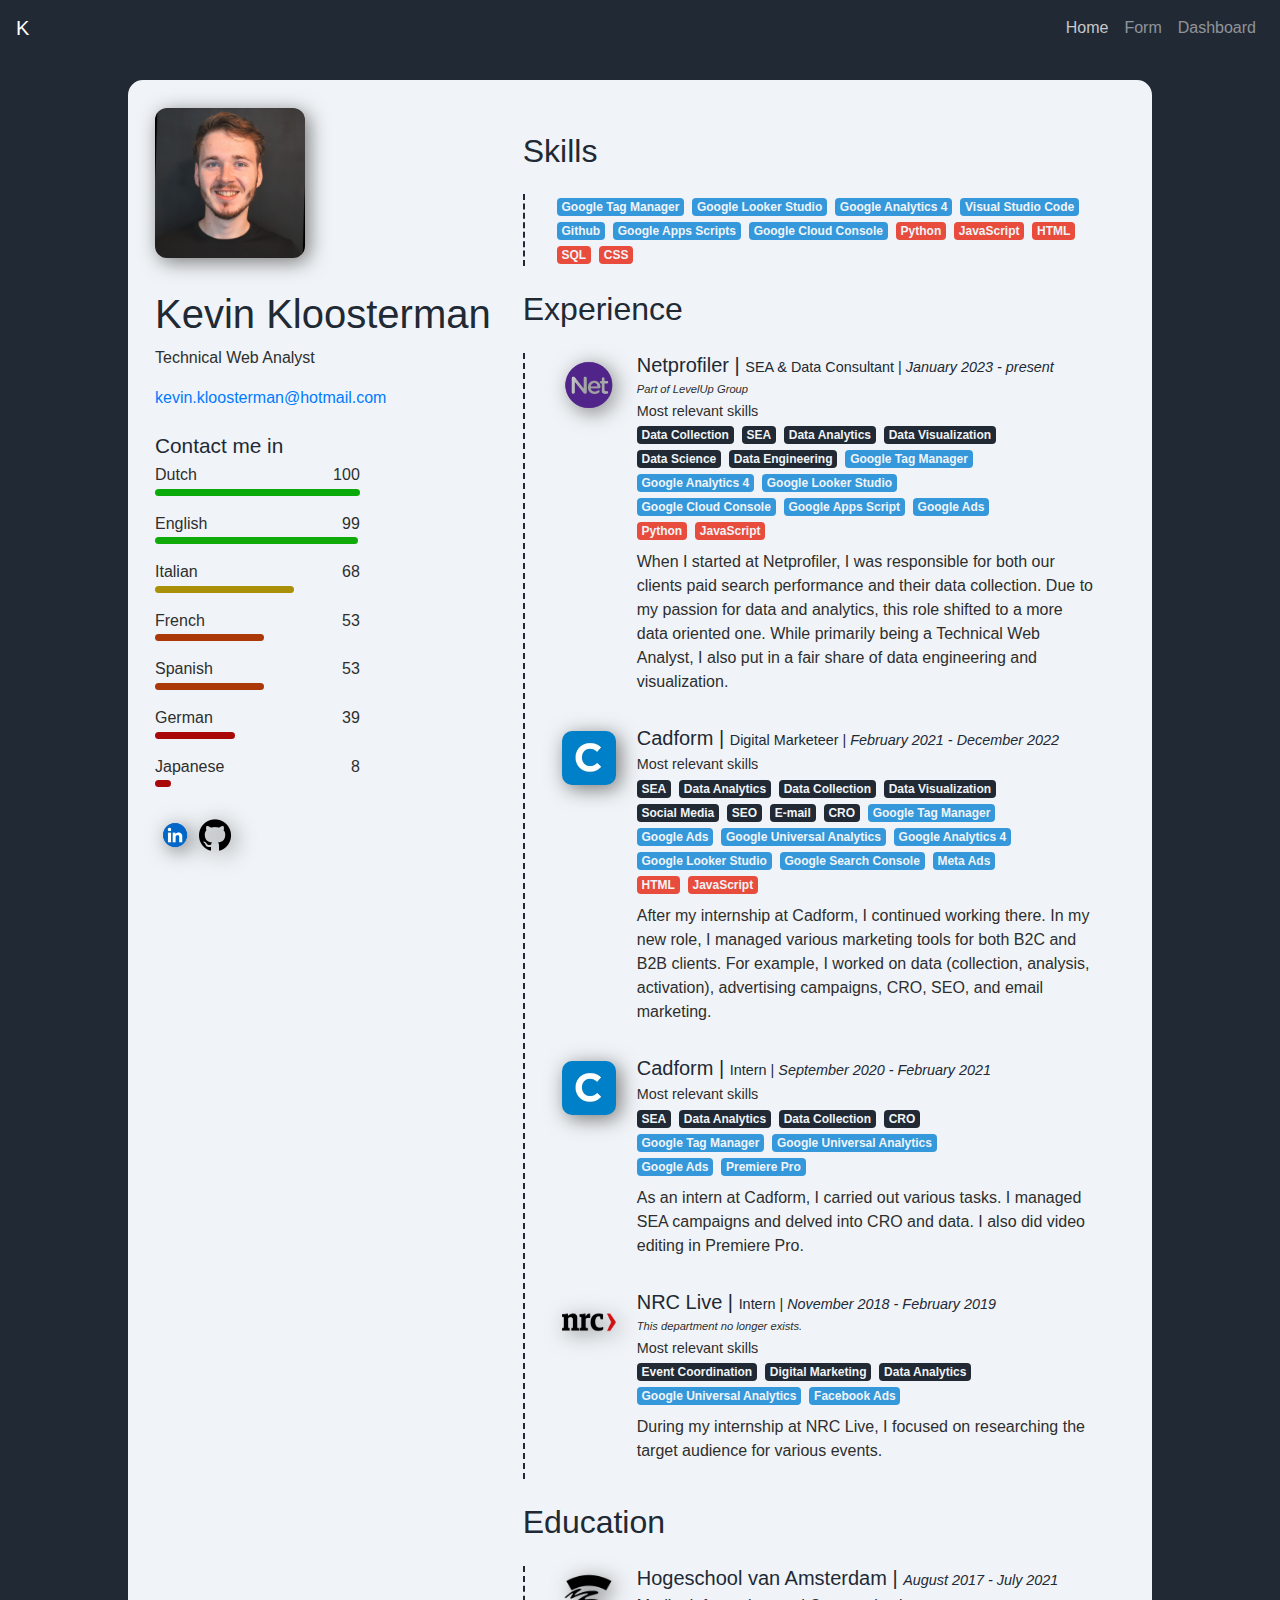
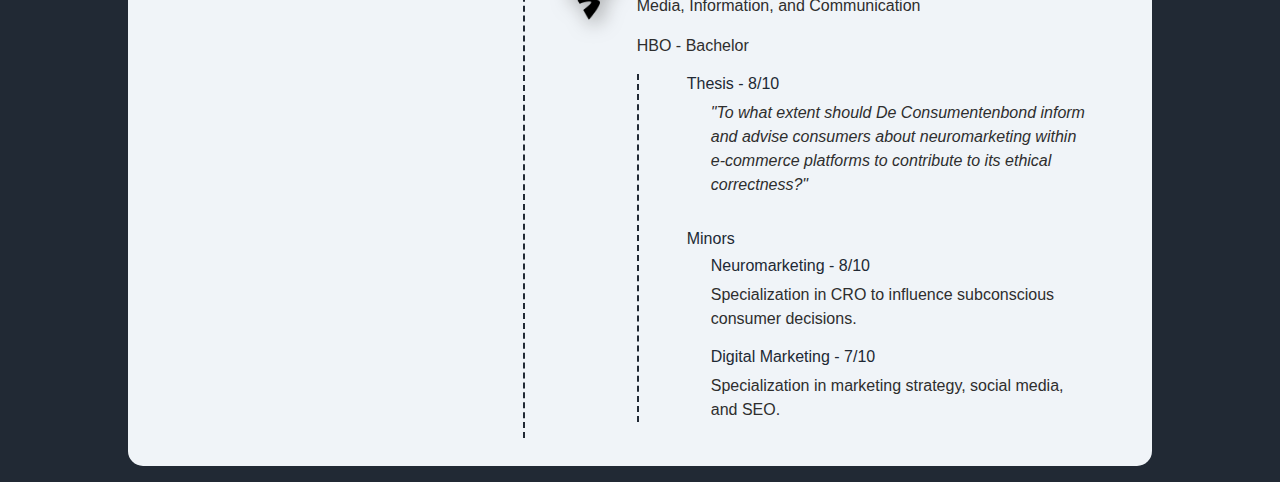
==== index.html @ 11a0ae9d "Add functional framework" ====
<!DOCTYPE html>
<html lang="en">
<head>
    <meta charset="UTF-8">
    <meta name="viewport" content="width=device-width, initial-scale=1.0">
    <title>CV | Kevin Kloosterman</title>
    <link rel="stylesheet" href="https://stackpath.bootstrapcdn.com/bootstrap/4.5.2/css/bootstrap.min.css">
    <link rel="stylesheet" href="theme/css/styles.css">
</head>
<body>
    <div id="navbar-placeholder"></div>
    <div class="pagifier">
        <div class="container mt-5">
            <div class="about">
                <section class="photo">
                    <img id="photo" src="assets/images/profile.jpeg" alt="Profile Picture" class="rounded-circle mb-3" width="150" height="150">
                    <h1 id="my-name">Kevin Kloosterman</h1>
                    <p id="title"></p>
                </section>
                <section id="introduction"></section>
                <section id="contact">
                </section>
            </div>
            <div class="timeline">
                <section id="skills">
                    <h2>Skills</h2>
                </section>
                <section id="experience">
                    <h2>Experience</h2>
                </section>
                <section id="education">
                    <h2>Education</h2>
                </section>
            </div>
        </div>
    </div>
    <div id="tooltip" style="position: absolute; display: none; background-color: #333; color: #fff; padding: 10px; border-radius: 5px; z-index: 1000;"></div>
    <script src="https://code.jquery.com/jquery-3.5.1.slim.min.js"></script>
    <script src="https://cdn.jsdelivr.net/npm/@popperjs/core@2.5.4/dist/umd/popper.min.js"></script>
    <script src="https://stackpath.bootstrapcdn.com/bootstrap/4.5.2/js/bootstrap.min.js"></script>
    <script src="theme/js/scripts.js"></script>
</body>
</html>
---- theme/css/styles.css ----
:root {
    --color-background: #F0F4F8;
    --color-primary: #212934;
    --color-secondary: #3498DB;
    --color-text: #2E2E2E;
    --color-text-light: #F0F4F8;
    --color-accent: #E74C3C;
    --color-skill-fields: var(--color-primary);
    --color-skill-tools: var(--color-secondary);
    --color-skill-programming: var(--color-accent);
    --color-skill-linguistic: var(--color-accent);
}

.pagifier {
    margin: 1.5rem 0 1rem 10%;
    border-radius: 15px;
    background-color: var(--color-background);
    width: 80%;
    padding: .75rem;
}

.flex-col {
    flex-direction: column !important;
}

h2 {
    margin: 1.5rem 0;
}

h1, h2, h3, h4, h5, h6 {
    color: var(--color-primary);
}

.skill-linguistic {
    background-color: var(--color-skill-linguistic);
    color: var(--color-text-light);
    font-weight: bold;
}

.skill-tools {
    background-color: var(--color-skill-tools);
    color: var(--color-text-light);
    font-weight: bold;
}

.skill-programming {
    background-color: var(--color-skill-programming);
    color: var(--color-text-light);
    font-weight: bold;
}

.skill-fields {
    background-color: var(--color-skill-fields);
    color: var(--color-text-light);
    font-weight: bold;
}

body {
    font-family: 'Roboto', sans-serif;
    background-color: var(--color-primary);
    color: var(--color-text);
}

header {
    margin-bottom: 20px;
}

.no-border {
    border: 0px !important;
    padding-left: 0px !important;
    margin-bottom: .5rem;
}

h3 {
    font-size: 1.3rem;
    margin-bottom: .25rem;
    margin-top: .75rem;
}

#contact p {
    margin-bottom: 0;
}

.list-inline-item {
    margin-right: 10px;
}

.container {
    margin-top: 0 !important;
    padding-top: 1rem;
    max-width: 95vw;
    display: flex;
    justify-content: space-between;
}

@media only screen and (max-width: 1024px) {
    .container {
        flex-direction: column !important;
    }

    .person {
        margin-bottom: 2rem;
    }

    .pagifier {
        width: 95%;
        margin-left: 2.5% !important;
        margin: 0;
    }
}

.person {
    flex: 1;
    padding: 0 2rem;
}

.timeline {
    flex: 3;
    padding: 0 2rem;
}

.timeline ul {
    padding-left: 2rem;
    border-left: 2px dashed var(--color-primary);
}

#photo {
    border-radius: 12px !important;
}

.media img {
    border: 0px;
    border-radius: 15px;
    padding: 5px;
}

footer {
    background-color: var(--color-secondary) !important;
    color: var(--color-text) !important;
    position: relative;
    bottom: 0;
    width: 100%;
}

.navbar {
    background-color: var(--color-primary) !important;
    color: var(--color-text-light);
}

.nav-link.active {
    color: rgba(255, 255, 255, .75) !important;
}

.badge, #tooltip {
    -webkit-user-select: none; /* Safari */
    -ms-user-select: none; /* IE 10 and IE 11 */
    user-select: none; /* Standard syntax */
}

.timespan {
    font-style: italic;
    font-size: 0.9rem;
}

.exp-note {
    font-style: italic;
    font-size: 0.7rem;
    margin-top: 0.1rem;
    margin-bottom: 0.2rem;
}

#my-name {
    margin-top: 1rem;
}

.exp-title {
    font-size: 0.9rem;
}

.edu-details {
    padding-left: 3rem;
    border-left: 2px dashed var(--color-primary);
}

.thesis-title {
    font-style: italic;
    margin-bottom: 2rem;
}

.minor, .thesis-title {
    padding-left: 1.5rem;
}

.skills-header {
    margin-bottom: 0;
    font-size: .9rem;
}

#contact a[href^="tel:"], 
#contact a[href^="mailto:"] {
    display: block;
}

.social-btn img {
    width: 32px;
    height: 32px;
    margin: 1rem .25rem;
}

img {
    -webkit-filter: drop-shadow(4px 4px 10px #777);
    filter: drop-shadow(4px 4px 10px #777);
}

.address {
    margin-top: .5rem;
}

.social-container {
    margin-top: .5rem;
}

.lang-lvl {
    float: right;
}

.lang-bar {
    margin-top: .1rem;
    margin-left: 0;
    border-width: 7px;
    border-radius: 15px;
}

.lang-header {
    margin-top: 1.5rem;
}

#tooltip {
    display: flex;
    align-items: flex-start;
    background-color: #333;
    color: #fff;
    padding: 10px;
    border-radius: 5px;
    box-shadow: 0 4px 8px rgba(0, 0, 0, 0.1);
    max-width: 300px;
    z-index: 1000;
    transition: opacity 0.3s;
}

.tooltip-level-box {
    display: flex;
    align-items: center;
    justify-content: center;
    height: 3.5rem;
    width: 3.5rem;
    background-color: #444;
    border-radius: 15px;
    padding: 0 .5rem;
    font-size: 1.5rem;
    font-weight: bold;
    margin-right: 15px;
    color: #fff;
}

.tooltip-level-box p {
    margin: 0;
}

.tooltip-description {
    display: inline-block;
    vertical-align: top;
    font-size: 0.875rem;
    line-height: 1.2rem;
}

label {
    margin-bottom: .2rem;
}

input {
    margin-top: .2rem;
}

.contact-form-container {
    background-color: var(--color-background);
    border-radius: 15px;
    padding: 2rem;
    width: 61%;
}

.contact-form-container h2 {
    color: var(--color-primary);
}

.contact-form-container .form-group label {
    color: var(--color-primary);
    font-weight: bold;
}

.contact-form-container .form-control {
    border-radius: 5px;
    border: 1px solid var(--color-primary);
}

.contact-form-container .btn-primary {
    background-color: var(--color-secondary);
    border-color: var(--color-secondary);
}

.contact-form-container .btn-primary:hover {
    background-color: var(--color-accent);
    border-color: var(--color-accent);
}
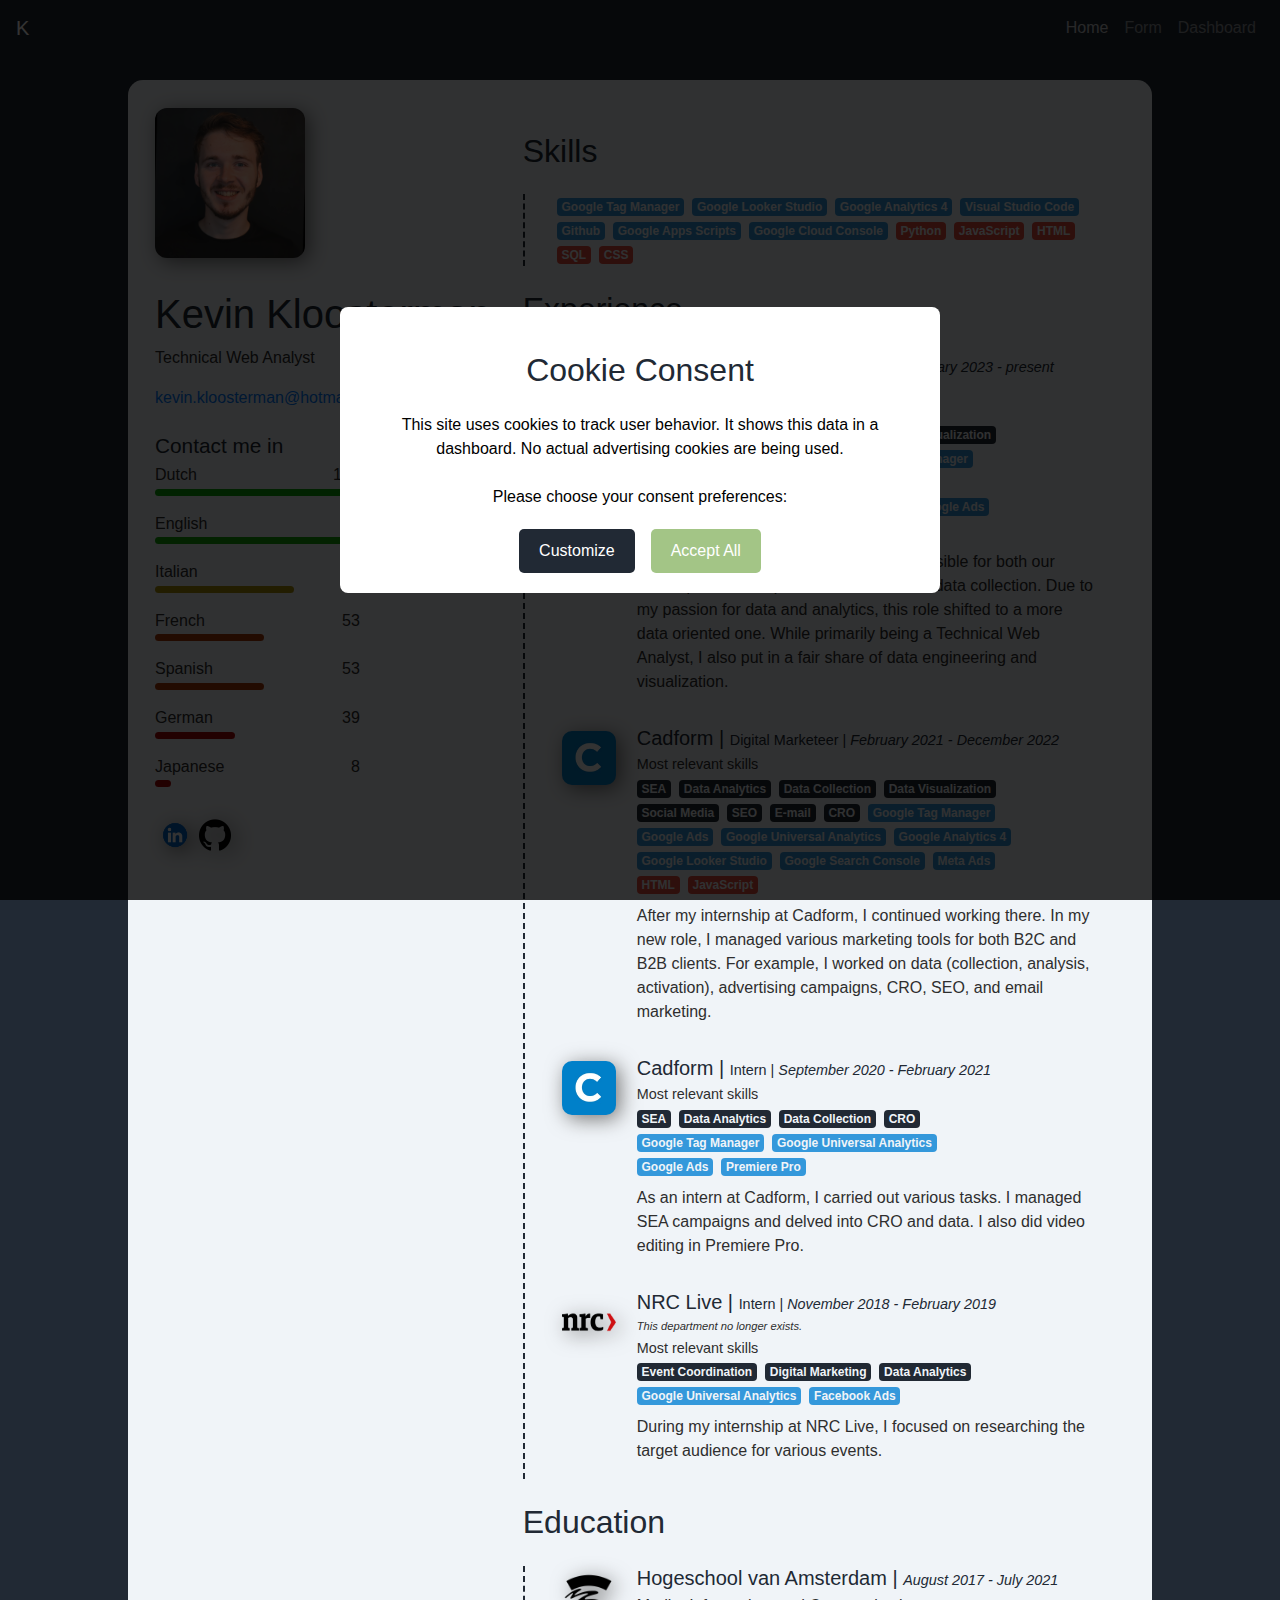
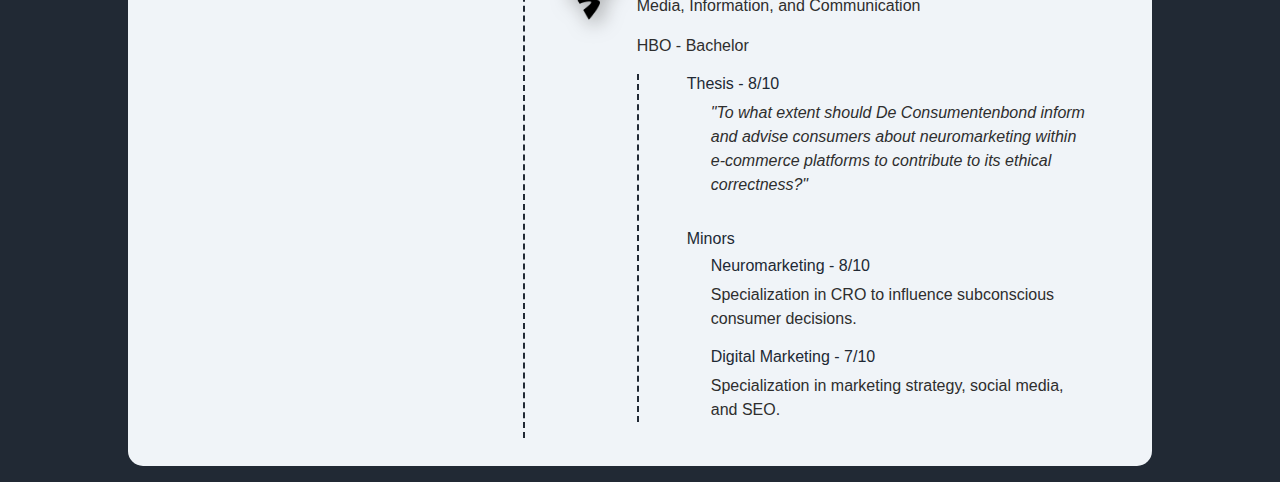
==== commit c4a795fd: "Add consent" ====
--- a/index.html
+++ b/index.html
@@ -6,8 +6,10 @@
     <title>CV | Kevin Kloosterman</title>
     <link rel="stylesheet" href="https://stackpath.bootstrapcdn.com/bootstrap/4.5.2/css/bootstrap.min.css">
     <link rel="stylesheet" href="theme/css/styles.css">
+    <script src="theme/js/consent_default.js"></script>
 </head>
 <body>
+    <div id="consent-banner-placeholder"></div>
     <div id="navbar-placeholder"></div>
     <div class="pagifier">
         <div class="container mt-5">
@@ -38,6 +40,9 @@
     <script src="https://code.jquery.com/jquery-3.5.1.slim.min.js"></script>
     <script src="https://cdn.jsdelivr.net/npm/@popperjs/core@2.5.4/dist/umd/popper.min.js"></script>
     <script src="https://stackpath.bootstrapcdn.com/bootstrap/4.5.2/js/bootstrap.min.js"></script>
+    <script src="theme/js/consent.js"></script>
+    <script src="theme/js/datalayer.js"></script>
+    <script src="theme/js/resume.js"></script>
     <script src="theme/js/scripts.js"></script>
 </body>
 </html>
--- a/theme/css/styles.css
+++ b/theme/css/styles.css
@@ -5,10 +5,15 @@
     --color-text: #2E2E2E;
     --color-text-light: #F0F4F8;
     --color-accent: #E74C3C;
+    --color-green: #A3C586;
     --color-skill-fields: var(--color-primary);
     --color-skill-tools: var(--color-secondary);
     --color-skill-programming: var(--color-accent);
     --color-skill-linguistic: var(--color-accent);
+}
+
+#consent-banner-placeholder {
+    display: none;
 }
 
 .pagifier {
@@ -312,3 +317,52 @@
     background-color: var(--color-accent);
     border-color: var(--color-accent);
 }
+
+/* Consent */
+#consent-banner {
+    position: fixed;
+    top: 0;
+    left: 0;
+    width: 100%;
+    height: 100%;
+    background: rgba(0, 0, 0, 0.8);
+    color: white;
+    display: flex;
+    align-items: center;
+    justify-content: center;
+    z-index: 1000;
+}
+
+.consent-content {
+    background: white;
+    color: black;
+    padding: 20px;
+    border-radius: 8px;
+    max-width: 600px;
+    width: 80%;
+    text-align: center;
+}
+
+.consent-buttons {
+    margin-top: 20px;
+    display: flex;
+    justify-content: center;
+}
+
+.consent-button {
+    padding: 10px 20px;
+    margin: 0 .5rem;
+    border: none;
+    border-radius: 5px;
+    cursor: pointer;
+}
+
+.accept-all {
+    background-color: var(--color-green);
+    color: white;
+}
+
+.customize {
+    background-color: var(--color-primary);
+    color: white;
+}
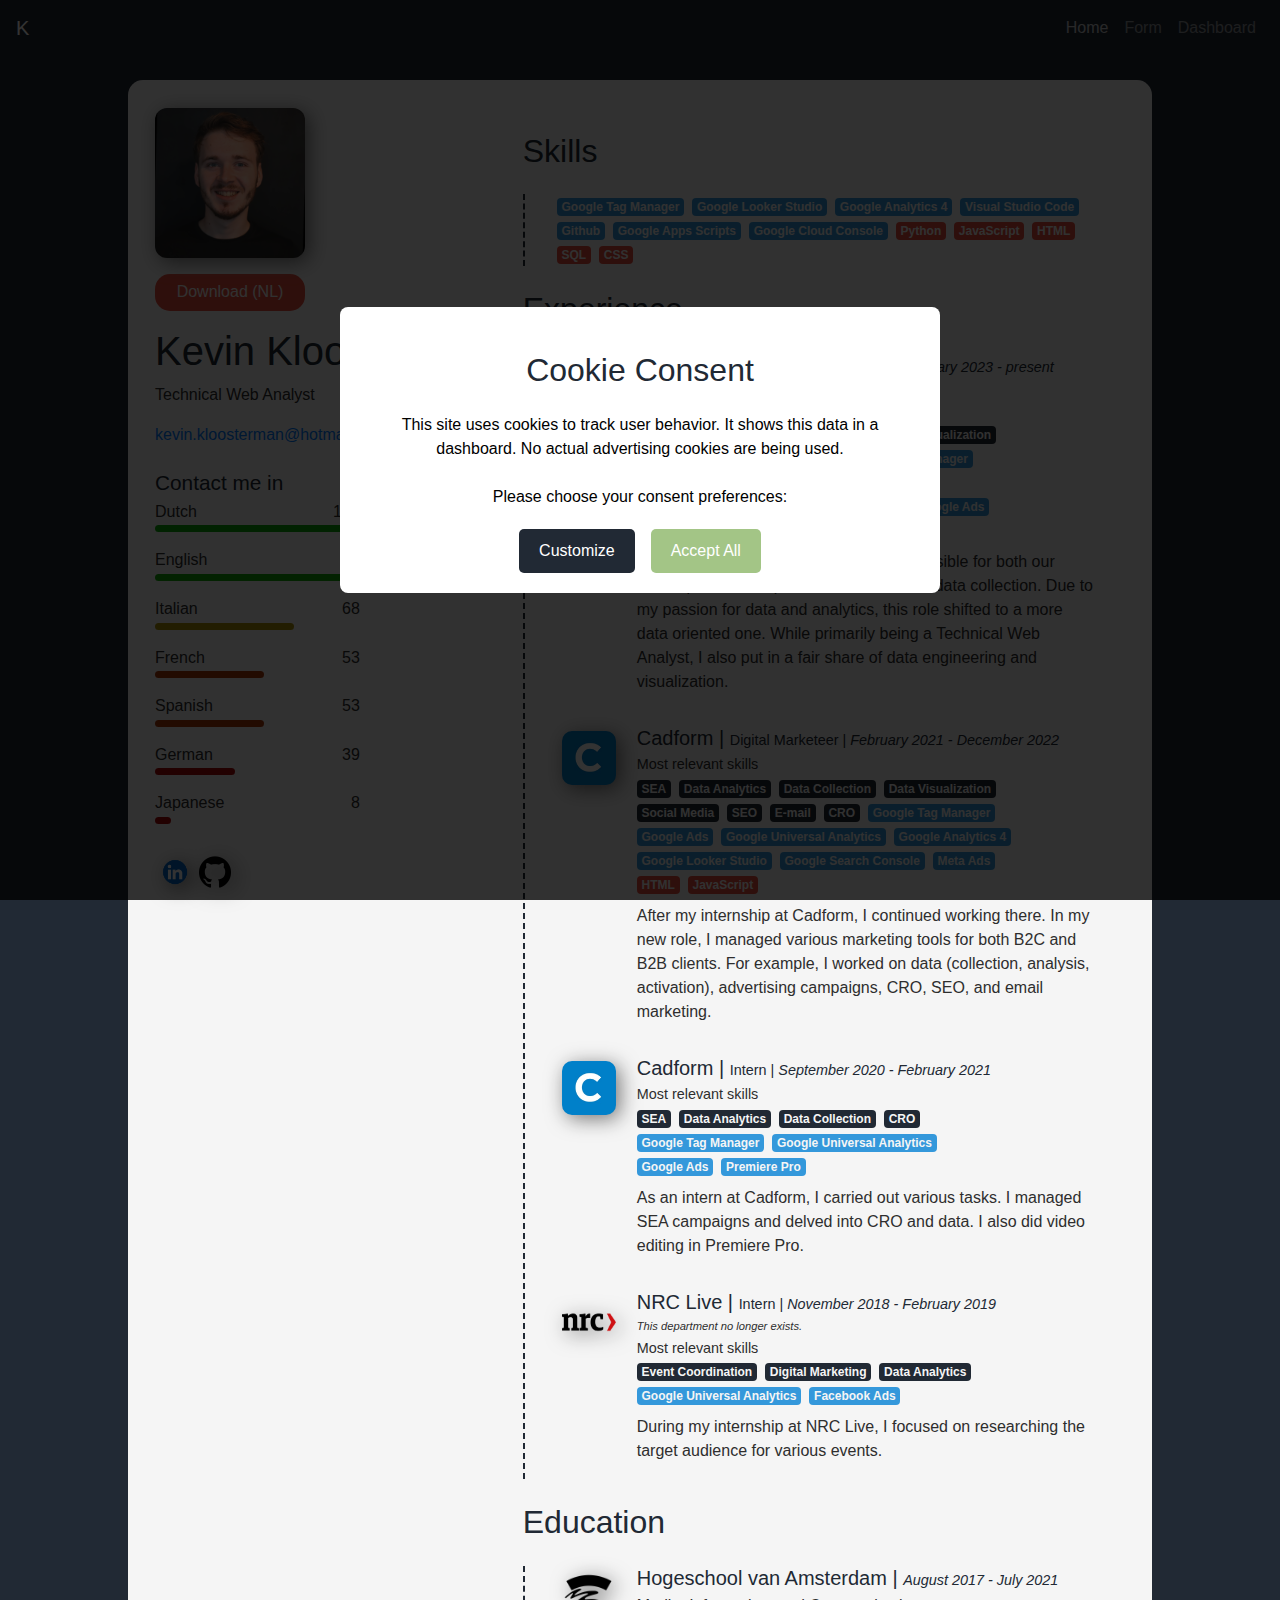
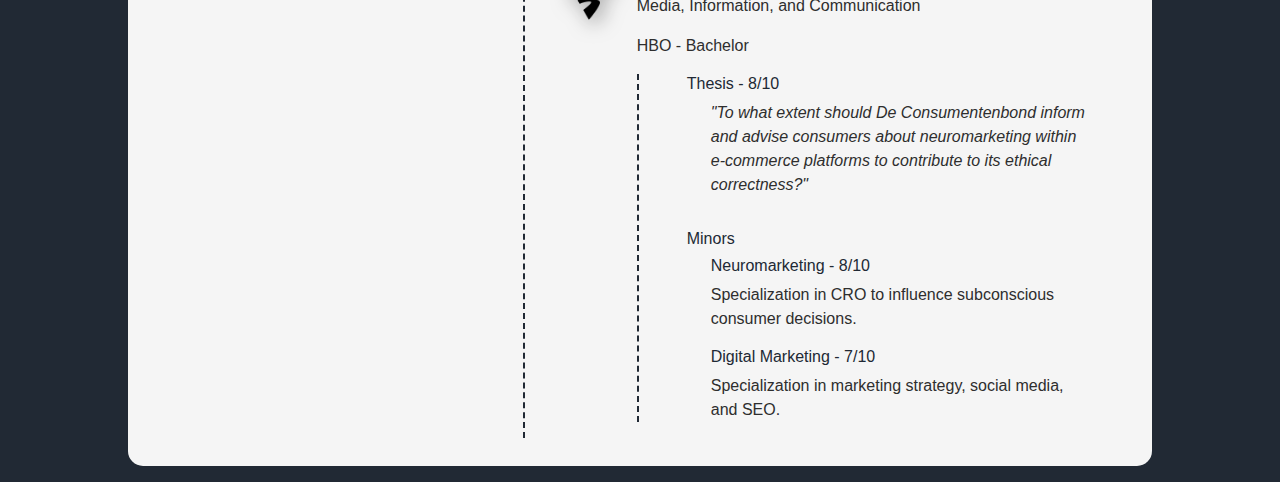
==== commit 5b3e6af9: "Add download tracking" ====
--- a/index.html
+++ b/index.html
@@ -1,6 +1,13 @@
 <!DOCTYPE html>
 <html lang="en">
 <head>
+    <!-- Google Tag Manager -->
+    <script>(function(w,d,s,l,i){w[l]=w[l]||[];w[l].push({'gtm.start':
+    new Date().getTime(),event:'gtm.js'});var f=d.getElementsByTagName(s)[0],
+    j=d.createElement(s),dl=l!='dataLayer'?'&l='+l:'';j.async=true;j.src=
+    'https://www.googletagmanager.com/gtm.js?id='+i+dl;f.parentNode.insertBefore(j,f);
+    })(window,document,'script','dataLayer','GTM-PXZ2QJ6D');</script>
+    <!-- End Google Tag Manager -->
     <meta charset="UTF-8">
     <meta name="viewport" content="width=device-width, initial-scale=1.0">
     <title>CV | Kevin Kloosterman</title>
@@ -9,6 +16,10 @@
     <script src="theme/js/consent_default.js"></script>
 </head>
 <body>
+    <!-- Google Tag Manager (noscript) -->
+    <noscript><iframe src="https://www.googletagmanager.com/ns.html?id=GTM-PXZ2QJ6D"
+    height="0" width="0" style="display:none;visibility:hidden"></iframe></noscript>
+    <!-- End Google Tag Manager (noscript) -->
     <div id="consent-banner-placeholder"></div>
     <div id="navbar-placeholder"></div>
     <div class="pagifier">
@@ -16,6 +27,7 @@
             <div class="about">
                 <section class="photo">
                     <img id="photo" src="assets/images/profile.jpeg" alt="Profile Picture" class="rounded-circle mb-3" width="150" height="150">
+                    <a class="button-wrapper download download-cv" href="assets/files/1_CV_KevinKloosterman.pdf" download>Download (NL)</a>
                     <h1 id="my-name">Kevin Kloosterman</h1>
                     <p id="title"></p>
                 </section>
--- a/theme/css/styles.css
+++ b/theme/css/styles.css
@@ -1,9 +1,9 @@
 :root {
-    --color-background: #F0F4F8;
+    --color-background: #F5F5F5;
     --color-primary: #212934;
     --color-secondary: #3498DB;
     --color-text: #2E2E2E;
-    --color-text-light: #F0F4F8;
+    --color-text-light: #F5F5F5;
     --color-accent: #E74C3C;
     --color-green: #A3C586;
     --color-skill-fields: var(--color-primary);
@@ -88,6 +88,22 @@
 
 .list-inline-item {
     margin-right: 10px;
+}
+
+.download {
+    display: block;
+    width: 150px;
+    border-radius: 15px;
+    background-color: var(--color-accent);
+    color: var(--color-text-light);
+    border: none;
+    padding: .4rem;
+    text-align: center;
+}
+
+.button-wrapper:hover, .button-wrapper:visited, .button-wrapper:link, .button-wrapper:active {
+    text-decoration: none;
+    color: var(--color-text-light)
 }
 
 .container {
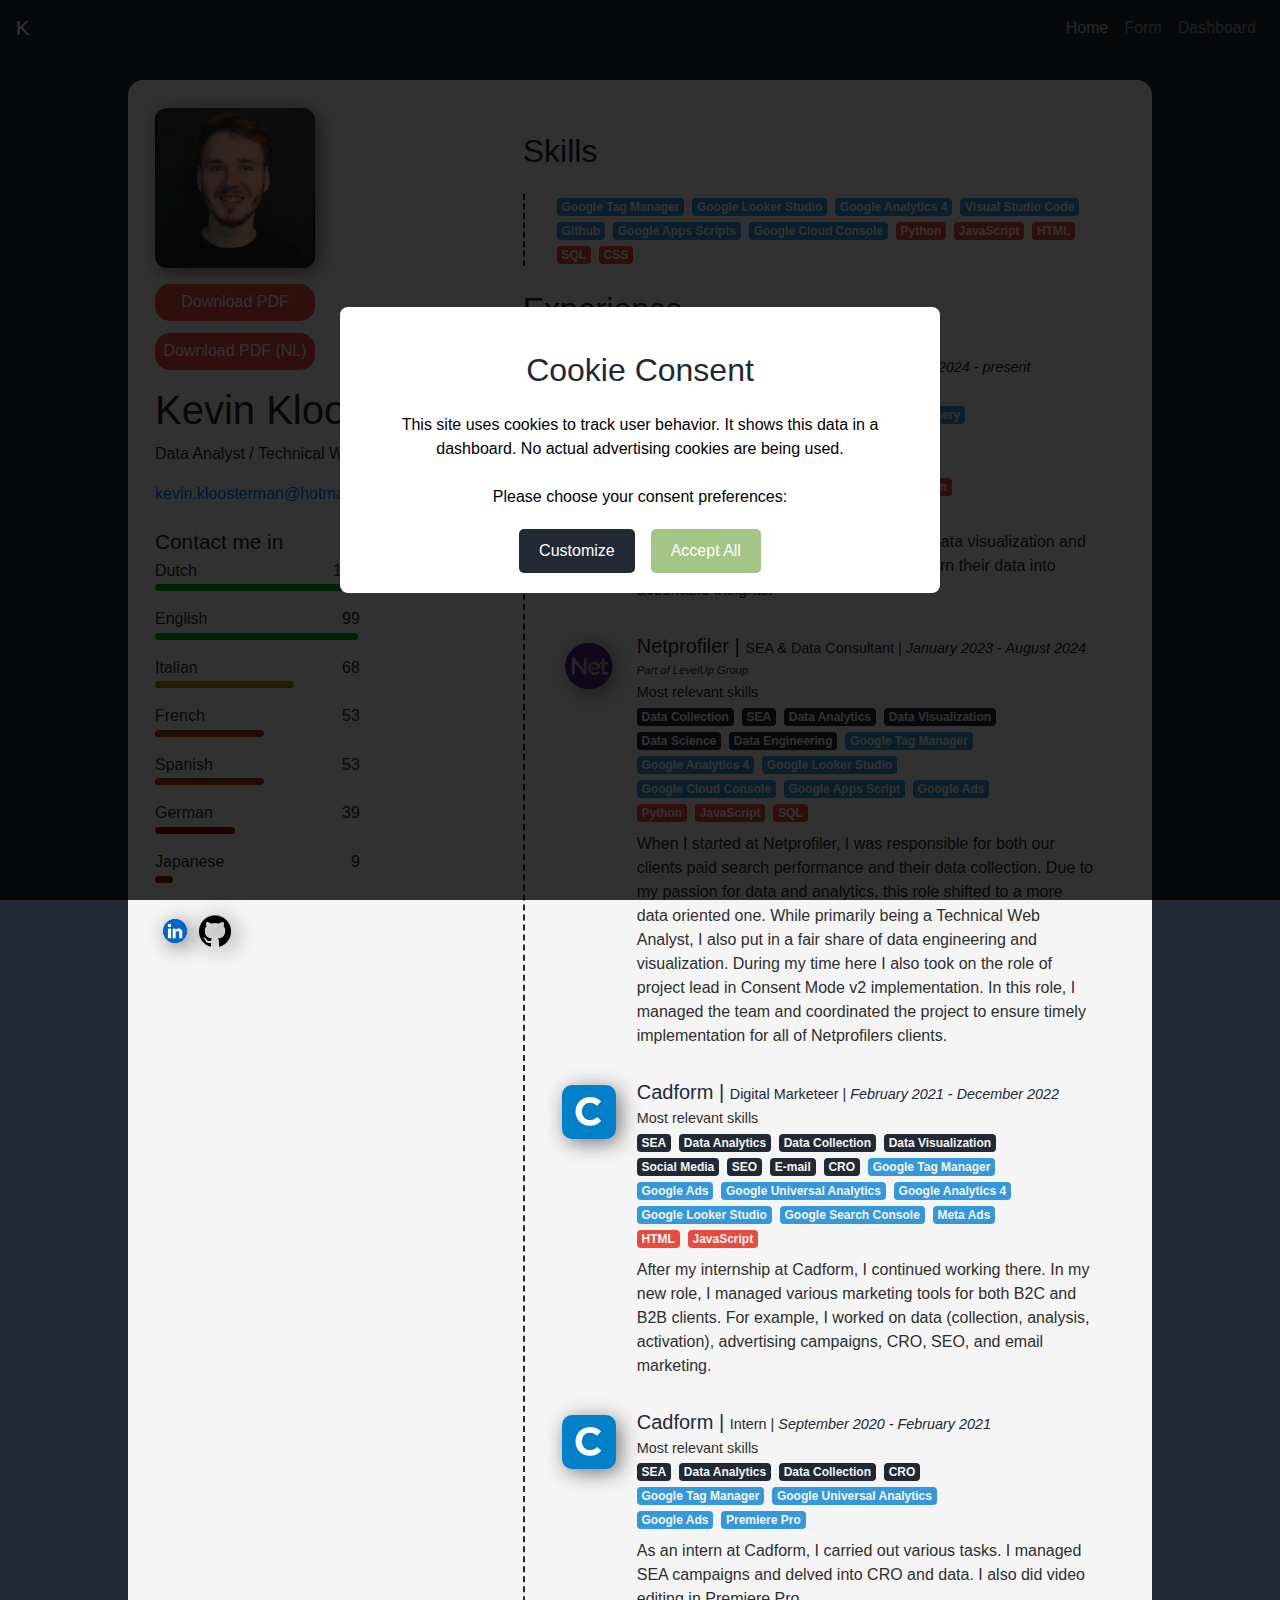
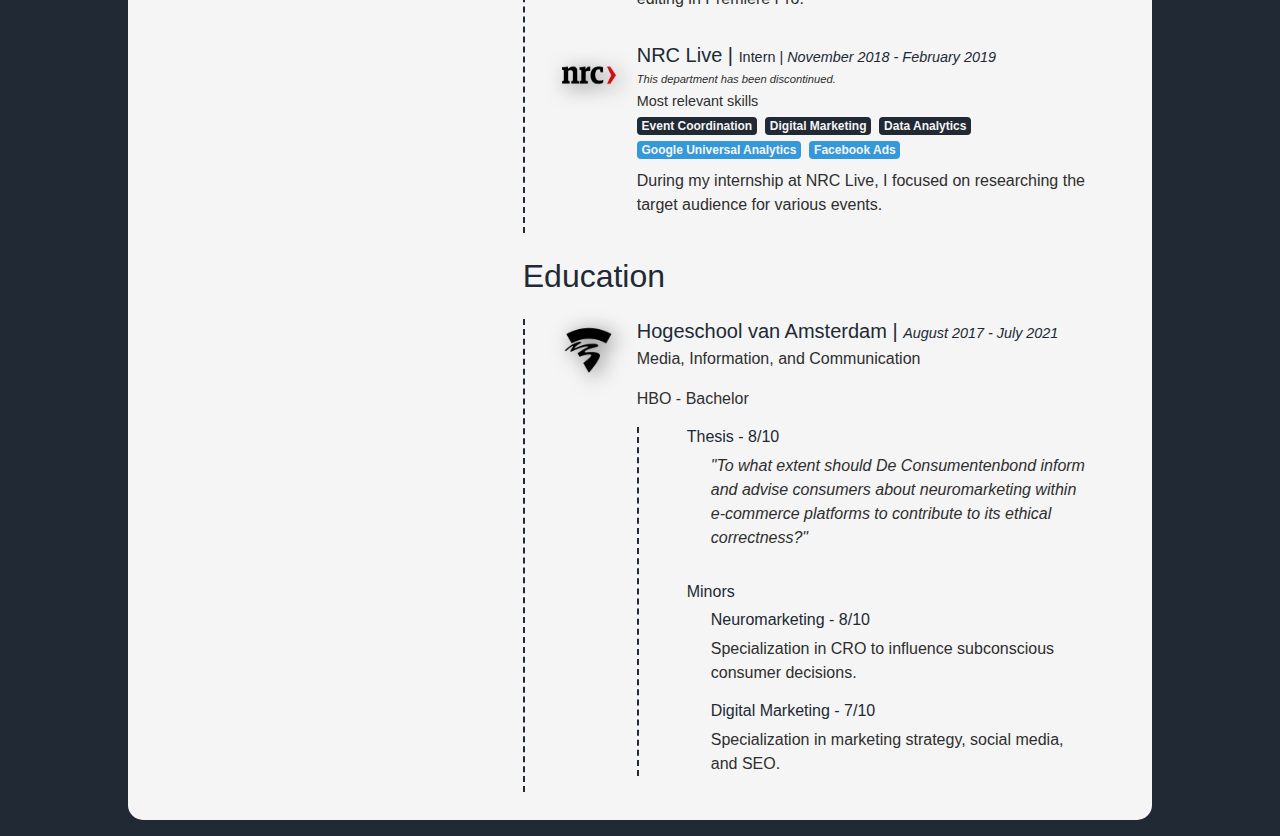
==== commit 1a5f601e: "Update Resume" ====
--- a/index.html
+++ b/index.html
@@ -26,8 +26,9 @@
         <div class="container mt-5">
             <div class="about">
                 <section class="photo">
-                    <img id="photo" src="assets/images/profile.jpeg" alt="Profile Picture" class="rounded-circle mb-3" width="150" height="150">
-                    <a class="button-wrapper download download-cv" href="assets/files/1_CV_KevinKloosterman.pdf" download>Download (NL)</a>
+                    <img id="photo" src="assets/images/profile.jpeg" alt="Profile Picture" class="rounded-circle mb-3" width="160" height="160">
+                    <a class="button-wrapper download download-cv" data-language="en" href="assets/files/DiP_KevinKloosterman_EN.pdf" download>Download PDF</a>
+                    <a class="button-wrapper download download-cv" data-language="nl" href="assets/files/DiP_KevinKloosterman_NL.pdf" download>Download PDF (NL)</a>
                     <h1 id="my-name">Kevin Kloosterman</h1>
                     <p id="title"></p>
                 </section>
--- a/theme/css/styles.css
+++ b/theme/css/styles.css
@@ -92,8 +92,9 @@
 
 .download {
     display: block;
-    width: 150px;
-    border-radius: 15px;
+    width: 160px;
+    border-radius: 15px;
+    margin-bottom: .75em;
     background-color: var(--color-accent);
     color: var(--color-text-light);
     border: none;
